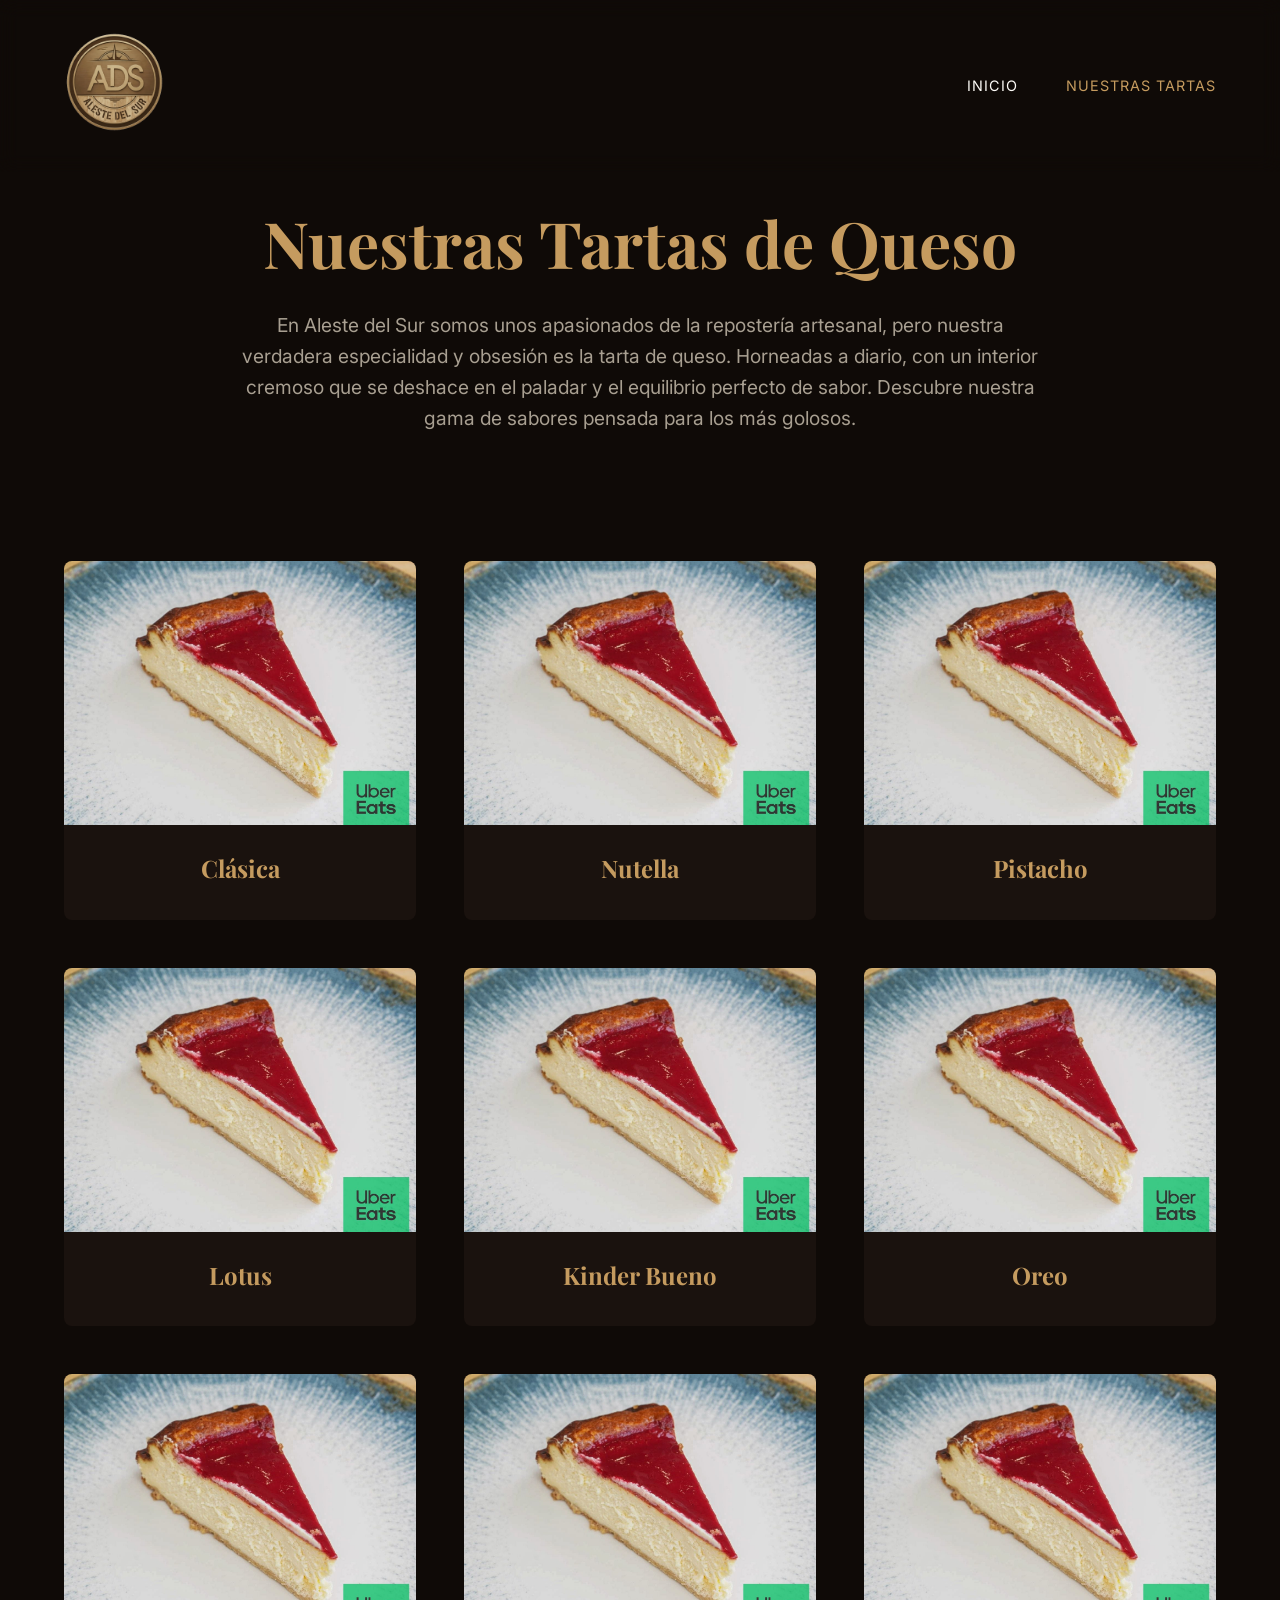
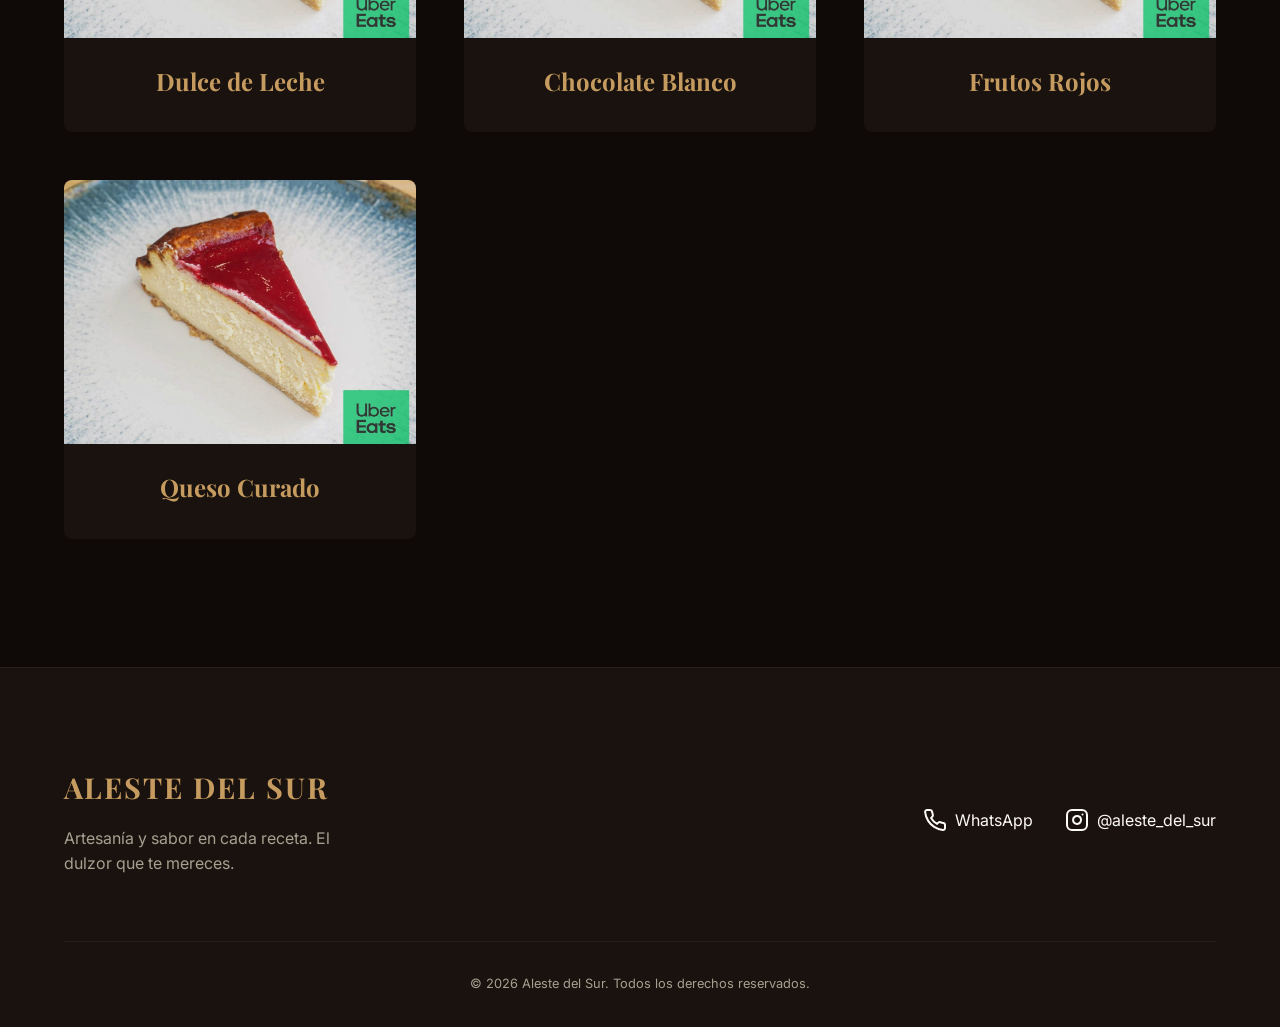
==== tartas.html @ 3260c0c7 "Add completed landing page and tartas page with styling and assets" ====
<!DOCTYPE html>
<html lang="es">
<head>
    <meta charset="UTF-8">
    <meta name="viewport" content="width=device-width, initial-scale=1.0">
    <title>Nuestras Tartas | Aleste del Sur</title>
    <meta name="description" content="Nuestra especialidad: tartas de queso artesanales. Descubre todos nuestros sabores.">
    <link rel="preconnect" href="https://fonts.googleapis.com">
    <link rel="preconnect" href="https://fonts.gstatic.com" crossorigin>
    <link href="https://fonts.googleapis.com/css2?family=Inter:wght@300;400;500&family=Playfair+Display:ital,wght@0,400;0,600;0,700;1,400&display=swap" rel="stylesheet">
    <link rel="stylesheet" href="styles.css">
</head>
<body>
    <nav class="navbar">
        <div class="logo">
            <img src="assets/logo_transparent.png" alt="Aleste del Sur" onerror="this.style.display='none'; this.nextElementSibling.style.display='block';">
            <span class="logo-text" style="display:none;">ALESTE DEL SUR</span>
        </div>
        <ul class="nav-links">
            <li><a href="index.html">Inicio</a></li>
            <li><a href="tartas.html" style="color: var(--accent-bronze);">Nuestras Tartas</a></li>
        </ul>
    </nav>

    <header class="tartas-header">
        <h1>Nuestras Tartas de Queso</h1>
        <p>En Aleste del Sur somos unos apasionados de la repostería artesanal, pero nuestra verdadera especialidad y obsesión es la tarta de queso. Horneadas a diario, con un interior cremoso que se deshace en el paladar y el equilibrio perfecto de sabor. Descubre nuestra gama de sabores pensada para los más golosos.</p>
    </header>

    <section class="tartas-grid-section">
        <div class="tartas-grid">
            <!-- Tarta 1 -->
            <div class="tarta-card">
                <div class="tarta-img-wrapper">
                    <img src="assets/products/quesoClasica.jpeg" alt="Clásica" loading="lazy">
                </div>
                <div class="tarta-info">
                    <h3>Clásica</h3>
                </div>
            </div>
            <!-- Tarta 2 -->
            <div class="tarta-card">
                <div class="tarta-img-wrapper">
                    <img src="assets/products/quesoClasica.jpeg" alt="Nutella" loading="lazy">
                </div>
                <div class="tarta-info">
                    <h3>Nutella</h3>
                </div>
            </div>
            <!-- Tarta 3 -->
            <div class="tarta-card">
                <div class="tarta-img-wrapper">
                    <img src="assets/products/quesoClasica.jpeg" alt="Pistacho" loading="lazy">
                </div>
                <div class="tarta-info">
                    <h3>Pistacho</h3>
                </div>
            </div>
            <!-- Tarta 4 -->
            <div class="tarta-card">
                <div class="tarta-img-wrapper">
                    <img src="assets/products/quesoClasica.jpeg" alt="Lotus" loading="lazy">
                </div>
                <div class="tarta-info">
                    <h3>Lotus</h3>
                </div>
            </div>
            <!-- Tarta 5 -->
            <div class="tarta-card">
                <div class="tarta-img-wrapper">
                    <img src="assets/products/quesoClasica.jpeg" alt="Kinder Bueno" loading="lazy">
                </div>
                <div class="tarta-info">
                    <h3>Kinder Bueno</h3>
                </div>
            </div>
            <!-- Tarta 6 -->
            <div class="tarta-card">
                <div class="tarta-img-wrapper">
                    <img src="assets/products/quesoClasica.jpeg" alt="Oreo" loading="lazy">
                </div>
                <div class="tarta-info">
                    <h3>Oreo</h3>
                </div>
            </div>
            <!-- Tarta 7 -->
            <div class="tarta-card">
                <div class="tarta-img-wrapper">
                    <img src="assets/products/quesoClasica.jpeg" alt="Dulce de Leche" loading="lazy">
                </div>
                <div class="tarta-info">
                    <h3>Dulce de Leche</h3>
                </div>
            </div>
            <!-- Tarta 8 -->
            <div class="tarta-card">
                <div class="tarta-img-wrapper">
                    <img src="assets/products/quesoClasica.jpeg" alt="Chocolate Blanco" loading="lazy">
                </div>
                <div class="tarta-info">
                    <h3>Chocolate Blanco</h3>
                </div>
            </div>
            <!-- Tarta 9 -->
            <div class="tarta-card">
                <div class="tarta-img-wrapper">
                    <img src="assets/products/quesoClasica.jpeg" alt="Frutos Rojos" loading="lazy">
                </div>
                <div class="tarta-info">
                    <h3>Frutos Rojos</h3>
                </div>
            </div>
            <!-- Tarta 10 -->
            <div class="tarta-card">
                <div class="tarta-img-wrapper">
                    <img src="assets/products/quesoClasica.jpeg" alt="Idiazabal" loading="lazy">
                </div>
                <div class="tarta-info">
                    <h3>Queso Curado</h3>
                </div>
            </div>
        </div>
    </section>

    <footer class="footer">
        <div class="footer-content">
            <div class="footer-brand">
                <span class="logo-text">ALESTE DEL SUR</span>
                <p>Artesanía y sabor en cada receta. El dulzor que te mereces.</p>
            </div>
            <div class="footer-links">
                <a href="https://wa.me/34639868047" class="social-link" target="_blank">
                    <svg width="24" height="24" viewBox="0 0 24 24" fill="none" stroke="currentColor" stroke-width="2" stroke-linecap="round" stroke-linejoin="round"><path d="M22 16.92v3a2 2 0 0 1-2.18 2 19.79 19.79 0 0 1-8.63-3.07 19.5 19.5 0 0 1-6-6 19.79 19.79 0 0 1-3.07-8.67A2 2 0 0 1 4.11 2h3a2 2 0 0 1 2 1.72 12.84 12.84 0 0 0 .7 2.81 2 2 0 0 1-.45 2.11L8.09 9.91a16 16 0 0 0 6 6l1.27-1.27a2 2 0 0 1 2.11-.45 12.84 12.84 0 0 0 2.81.7A2 2 0 0 1 22 16.92z"></path></svg>
                    WhatsApp
                </a>
                <a href="https://instagram.com/aleste_del_sur" class="social-link" target="_blank">
                    <svg width="24" height="24" viewBox="0 0 24 24" fill="none" stroke="currentColor" stroke-width="2" stroke-linecap="round" stroke-linejoin="round"><rect x="2" y="2" width="20" height="20" rx="5" ry="5"></rect><path d="M16 11.37A4 4 0 1 1 12.63 8 4 4 0 0 1 16 11.37z"></path><line x1="17.5" y1="6.5" x2="17.51" y2="6.5"></line></svg>
                    @aleste_del_sur
                </a>
            </div>
        </div>
        <div class="footer-bottom">
            <p>&copy; 2026 Aleste del Sur. Todos los derechos reservados.</p>
        </div>
    </footer>

    <script src="main.js"></script>
</body>
</html>
---- styles.css ----
:root {
    /* Colors inspired by the logo & premium vibe */
    --bg-dark: #0f0a07; /* Very dark wood/brown */
    --bg-card: #1a120e;
    --text-main: #fdfbf7; /* Warm cream */
    --text-muted: #a89f91;
    --accent-bronze: #c59b5f;
    --accent-wood: #8e6a3b;
    --accent-gold: #e2c082;
    
    /* Typography */
    --font-heading: 'Playfair Display', serif;
    --font-body: 'Inter', sans-serif;
}

* {
    margin: 0;
    padding: 0;
    box-sizing: border-box;
}

body {
    font-family: var(--font-body);
    background-color: var(--bg-dark);
    color: var(--text-main);
    line-height: 1.6;
    overflow-x: hidden;
}

::selection {
    background-color: var(--accent-bronze);
    color: var(--bg-dark);
}

/* NAVBAR */
.navbar {
    display: flex;
    justify-content: space-between;
    align-items: center;
    padding: 2rem 5%;
    position: fixed;
    top: 0;
    width: 100%;
    z-index: 100;
    transition: background-color 0.3s ease, padding 0.3s ease;
    backdrop-filter: blur(10px);
}

.navbar.scrolled {
    background-color: rgba(15, 10, 7, 0.95);
    padding: 1rem 5%;
    border-bottom: 1px solid rgba(197, 155, 95, 0.1);
}

.logo img {
    height: 100px;
    object-fit: contain;
    transition: transform 0.3s ease;
}

.logo img:hover {
    transform: scale(1.05);
}

.logo-text {
    font-family: var(--font-heading);
    font-size: 1.8rem;
    font-weight: 700;
    letter-spacing: 2px;
    color: var(--accent-bronze);
    text-transform: uppercase;
}

.nav-links {
    display: flex;
    list-style: none;
    gap: 3rem;
}

.nav-links a {
    color: var(--text-main);
    text-decoration: none;
    font-size: 0.9rem;
    text-transform: uppercase;
    letter-spacing: 1px;
    position: relative;
    transition: color 0.3s;
}

.nav-links a::after {
    content: '';
    position: absolute;
    width: 0;
    height: 1px;
    bottom: -4px;
    left: 0;
    background-color: var(--accent-bronze);
    transition: width 0.3s;
}

.nav-links a:hover {
    color: var(--accent-bronze);
}

.nav-links a:hover::after {
    width: 100%;
}

/* BUTTONS */
.cta-button {
    padding: 0.8rem 2rem;
    font-family: var(--font-body);
    font-size: 0.9rem;
    text-transform: uppercase;
    letter-spacing: 1px;
    cursor: pointer;
    border: none;
    border-radius: 2px;
    transition: all 0.3s ease;
}

.cta-button.nav-cta {
    background: transparent;
    color: var(--accent-bronze);
    border: 1px solid var(--accent-bronze);
}

.cta-button.nav-cta:hover {
    background: var(--accent-bronze);
    color: var(--bg-dark);
}

.cta-button.primary {
    background: var(--accent-bronze);
    color: var(--bg-dark);
    font-weight: 600;
    padding: 1rem 2.5rem;
    margin-top: 2rem;
}

.cta-button.primary:hover {
    background: var(--accent-gold);
    transform: translateY(-2px);
    box-shadow: 0 10px 20px rgba(197, 155, 95, 0.2);
}

/* HERO SECTION */
.hero {
    min-height: 100vh;
    display: flex;
    align-items: center;
    padding: 0 5%;
    padding-top: 140px;
    position: relative;
    overflow: hidden;
}

.hero::before {
    content: '';
    position: absolute;
    top: -20%;
    left: -10%;
    width: 60%;
    height: 60%;
    background: radial-gradient(circle, rgba(197,155,95,0.08) 0%, rgba(15,10,7,0) 70%);
    z-index: -1;
}

.hero-content {
    flex: 1;
    z-index: 2;
    padding-right: 5%;
}

.hero-content .subtitle {
    color: var(--accent-bronze);
    text-transform: uppercase;
    letter-spacing: 3px;
    font-size: 0.9rem;
    margin-bottom: 1rem;
    opacity: 0;
    animation: fadeUp 1s 0.2s forwards;
}

.hero-logo {
    max-width: 180px;
    margin-bottom: 2rem;
    opacity: 0;
    animation: fadeUp 1s 0.1s forwards;
    border-radius: 50%; /* Redondea el logo si es cuadrado */
    box-shadow: 0 10px 30px rgba(0,0,0,0.5);
}

.hero-content .title {
    font-family: var(--font-heading);
    font-size: 5rem;
    line-height: 1.1;
    margin-bottom: 1.5rem;
    font-weight: 400;
    opacity: 0;
    animation: fadeUp 1s 0.4s forwards;
}

.hero-content .title span {
    color: var(--accent-bronze);
    font-style: italic;
}

.hero-content .description {
    font-size: 1.2rem;
    color: var(--text-muted);
    max-width: 450px;
    opacity: 0;
    animation: fadeUp 1s 0.6s forwards;
}

.hero-content .primary {
    opacity: 0;
    animation: fadeUp 1s 0.8s forwards;
}

.hero-image-container {
    flex: 1;
    position: relative;
    display: flex;
    justify-content: center;
    align-items: center;
    opacity: 0;
    animation: fadeIn 1.5s 0.8s forwards;
}

.image-reveal {
    position: relative;
    border-radius: 4px;
    overflow: hidden;
    box-shadow: 0 30px 60px rgba(0,0,0,0.5);
    z-index: 2;
    aspect-ratio: 4/5;
    max-height: 70vh;
    width: 100%;
    max-width: 500px;
}

.hero-image {
    width: 100%;
    height: 100%;
    object-fit: cover;
    transition: transform 0.7s ease;
}

.hero-image-container:hover .hero-image {
    transform: scale(1.05);
}

.decorative-circle {
    position: absolute;
    width: 90%;
    height: 90%;
    border: 1px solid rgba(197, 155, 95, 0.3);
    border-radius: 50%;
    top: 50%;
    left: 50%;
    transform: translate(-50%, -50%);
    z-index: 1;
}

/* CAROUSEL SECTION */
.carousel-section {
    padding: 8rem 5%;
    background-color: var(--bg-dark);
    position: relative;
}

.section-header {
    display: flex;
    flex-wrap: wrap;
    justify-content: space-between;
    align-items: flex-end;
    margin-bottom: 4rem;
}

.section-header h2 {
    font-family: var(--font-heading);
    font-size: 3rem;
    font-weight: 400;
    flex-basis: 100%;
    margin-bottom: 0.5rem;
}

.section-header p {
    color: var(--text-muted);
    font-size: 1.1rem;
    flex: 1;
}

.carousel-controls {
    display: flex;
    gap: 1rem;
}

.carousel-btn {
    background: transparent;
    border: 1px solid var(--accent-bronze);
    color: var(--accent-bronze);
    width: 50px;
    height: 50px;
    border-radius: 50%;
    display: flex;
    align-items: center;
    justify-content: center;
    cursor: pointer;
    transition: all 0.3s;
}

.carousel-btn:hover {
    background: var(--accent-bronze);
    color: var(--bg-dark);
}

.carousel-container {
    overflow: hidden;
    position: relative;
}

.carousel-track {
    display: flex;
    gap: 2rem;
    transition: transform 0.5s cubic-bezier(0.25, 1, 0.5, 1);
    cursor: grab;
}

.carousel-track:active {
    cursor: grabbing;
}

.carousel-slide {
    min-width: 320px;
    flex: 0 0 320px;
}

.slide-image-wrapper {
    width: 100%;
    aspect-ratio: 1/1;
    overflow: hidden;
    border-radius: 4px;
    margin-bottom: 1.5rem;
    background-color: var(--bg-card);
}

.slide-image-wrapper img {
    width: 100%;
    height: 100%;
    object-fit: cover;
    transition: transform 0.5s ease;
}

.carousel-slide:hover .slide-image-wrapper img {
    transform: scale(1.05);
}

.carousel-slide h3 {
    font-family: var(--font-heading);
    font-size: 1.5rem;
    font-weight: 400;
    margin-bottom: 0.5rem;
}

.carousel-slide p {
    color: var(--accent-bronze);
    font-size: 0.9rem;
    letter-spacing: 1px;
    text-transform: uppercase;
}

/* FOOTER */
.footer {
    padding: 6rem 5% 2rem;
    background-color: var(--bg-card);
    border-top: 1px solid rgba(255,255,255,0.05);
}

.footer-content {
    display: flex;
    justify-content: space-between;
    flex-wrap: wrap;
    gap: 3rem;
    margin-bottom: 4rem;
}

.footer-brand p {
    color: var(--text-muted);
    margin-top: 1rem;
    max-width: 300px;
}

.footer-links {
    display: flex;
    gap: 2rem;
}

.footer-links a {
    color: var(--text-main);
    text-decoration: none;
    transition: color 0.3s;
}

.footer-links a:hover {
    color: var(--accent-bronze);
}

.footer-bottom {
    text-align: center;
    color: var(--text-muted);
    font-size: 0.8rem;
    padding-top: 2rem;
    border-top: 1px solid rgba(255,255,255,0.05);
}

/* ANIMATIONS */
@keyframes fadeUp {
    from {
        opacity: 0;
        transform: translateY(30px);
    }
    to {
        opacity: 1;
        transform: translateY(0);
    }
}

@keyframes fadeIn {
    from { opacity: 0; }
    to { opacity: 1; }
}

/* LOCATION SECTION */
.location-section {
    padding: 8rem 5%;
    background-color: var(--bg-card);
    position: relative;
    border-top: 1px solid rgba(255,255,255,0.05);
}

.location-container {
    display: flex;
    gap: 4rem;
    align-items: center;
    flex-wrap: wrap;
}

.map-wrapper {
    flex: 1;
    min-width: 300px;
    border-radius: 8px;
    overflow: hidden;
    box-shadow: 0 10px 30px rgba(0,0,0,0.3);
}

.contact-info {
    flex: 1;
    min-width: 300px;
    display: flex;
    flex-direction: column;
    gap: 2rem;
}

.contact-item h3 {
    font-family: var(--font-heading);
    color: var(--accent-bronze);
    font-size: 1.5rem;
    margin-bottom: 0.5rem;
}

.contact-item p {
    color: var(--text-main);
    font-size: 1.1rem;
}

/* TARTAS PAGE */
.tartas-header {
    padding: 12rem 5% 4rem;
    text-align: center;
}

.tartas-header h1 {
    font-family: var(--font-heading);
    font-size: 4rem;
    margin-bottom: 1rem;
    color: var(--accent-bronze);
}

.tartas-header p {
    color: var(--text-muted);
    font-size: 1.2rem;
    max-width: 800px;
    margin: 0 auto;
}

.tartas-grid-section {
    padding: 4rem 5% 8rem;
}

.tartas-grid {
    display: grid;
    grid-template-columns: repeat(auto-fill, minmax(300px, 1fr));
    gap: 3rem;
}

.tarta-card {
    background: var(--bg-card);
    border-radius: 8px;
    overflow: hidden;
    transition: transform 0.3s;
}

.tarta-card:hover {
    transform: translateY(-10px);
}

.tarta-img-wrapper {
    width: 100%;
    aspect-ratio: 4/3;
    overflow: hidden;
}

.tarta-img-wrapper img {
    width: 100%;
    height: 100%;
    object-fit: cover;
    transition: transform 0.5s;
}

.tarta-card:hover .tarta-img-wrapper img {
    transform: scale(1.05);
}

.tarta-info {
    padding: 1.5rem;
    text-align: center;
}

.tarta-info h3 {
    font-family: var(--font-heading);
    font-size: 1.5rem;
    margin-bottom: 0.5rem;
    color: var(--accent-bronze);
}

.social-link {
    display: flex;
    align-items: center;
    gap: 0.5rem;
}

/* RESPONSIVE */
@media (max-width: 992px) {
    .hero {
        flex-direction: column;
        padding-top: 120px;
        text-align: center;
    }
    .hero-content {
        padding-right: 0;
        margin-bottom: 4rem;
    }
    .hero-content .description {
        margin: 0 auto 2rem;
    }
    .nav-links {
        display: none;
    }
    .hero-content .title {
        font-size: 3.5rem;
    }
}
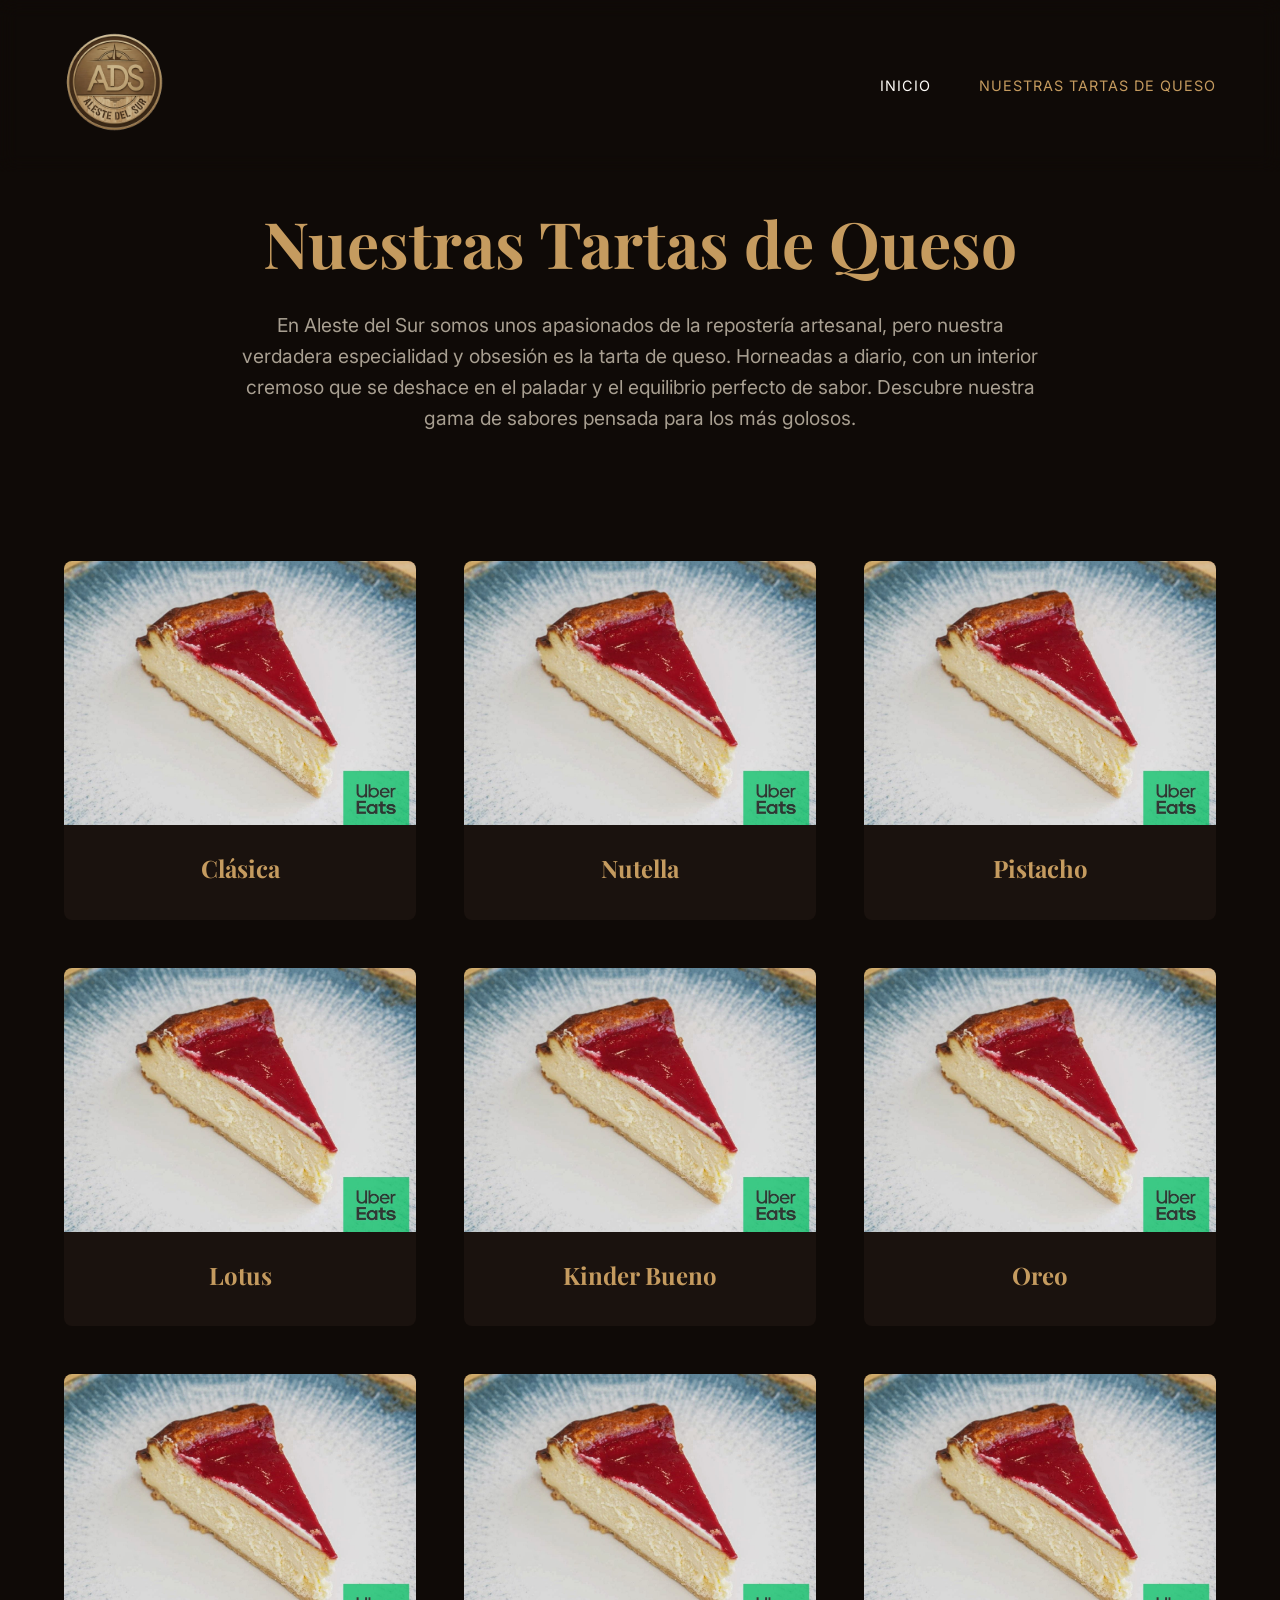
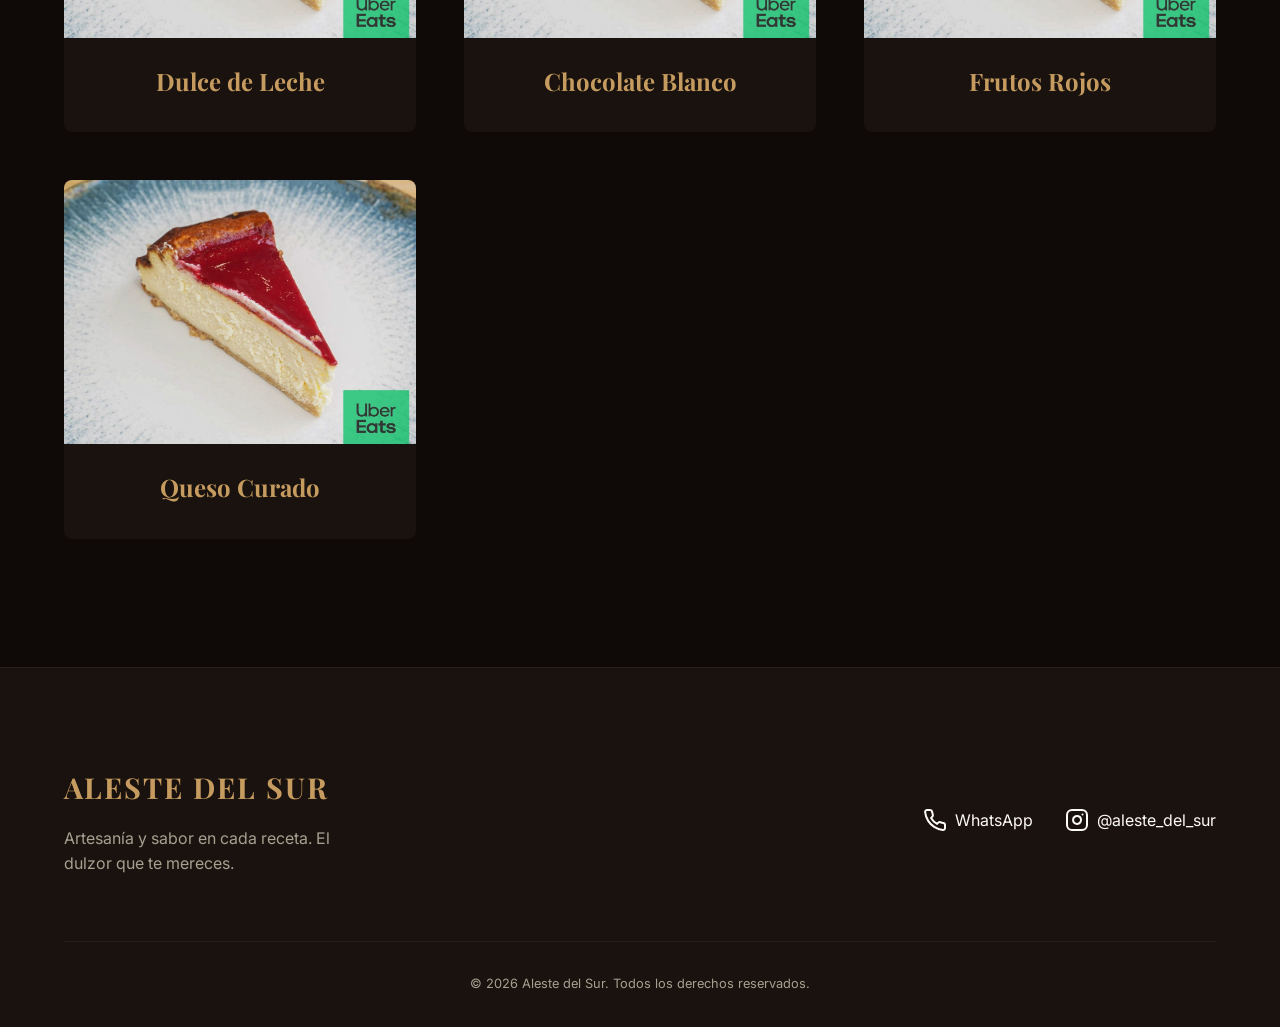
==== commit aff88e33: "Fix mobile menu visibility and update link text" ====
--- a/tartas.html
+++ b/tartas.html
@@ -18,7 +18,7 @@
         </div>
         <ul class="nav-links">
             <li><a href="index.html">Inicio</a></li>
-            <li><a href="tartas.html" style="color: var(--accent-bronze);">Nuestras Tartas</a></li>
+            <li><a href="tartas.html" style="color: var(--accent-bronze);">Nuestras tartas de queso</a></li>
         </ul>
     </nav>
 
--- a/styles.css
+++ b/styles.css
@@ -554,6 +554,17 @@
 
 /* RESPONSIVE */
 @media (max-width: 992px) {
+    .navbar {
+        flex-direction: column;
+        gap: 1rem;
+        padding: 1rem 5%;
+    }
+    .nav-links {
+        display: flex;
+        gap: 1.5rem;
+        flex-wrap: wrap;
+        justify-content: center;
+    }
     .hero {
         flex-direction: column;
         padding-top: 120px;
@@ -566,9 +577,6 @@
     .hero-content .description {
         margin: 0 auto 2rem;
     }
-    .nav-links {
-        display: none;
-    }
     .hero-content .title {
         font-size: 3.5rem;
     }
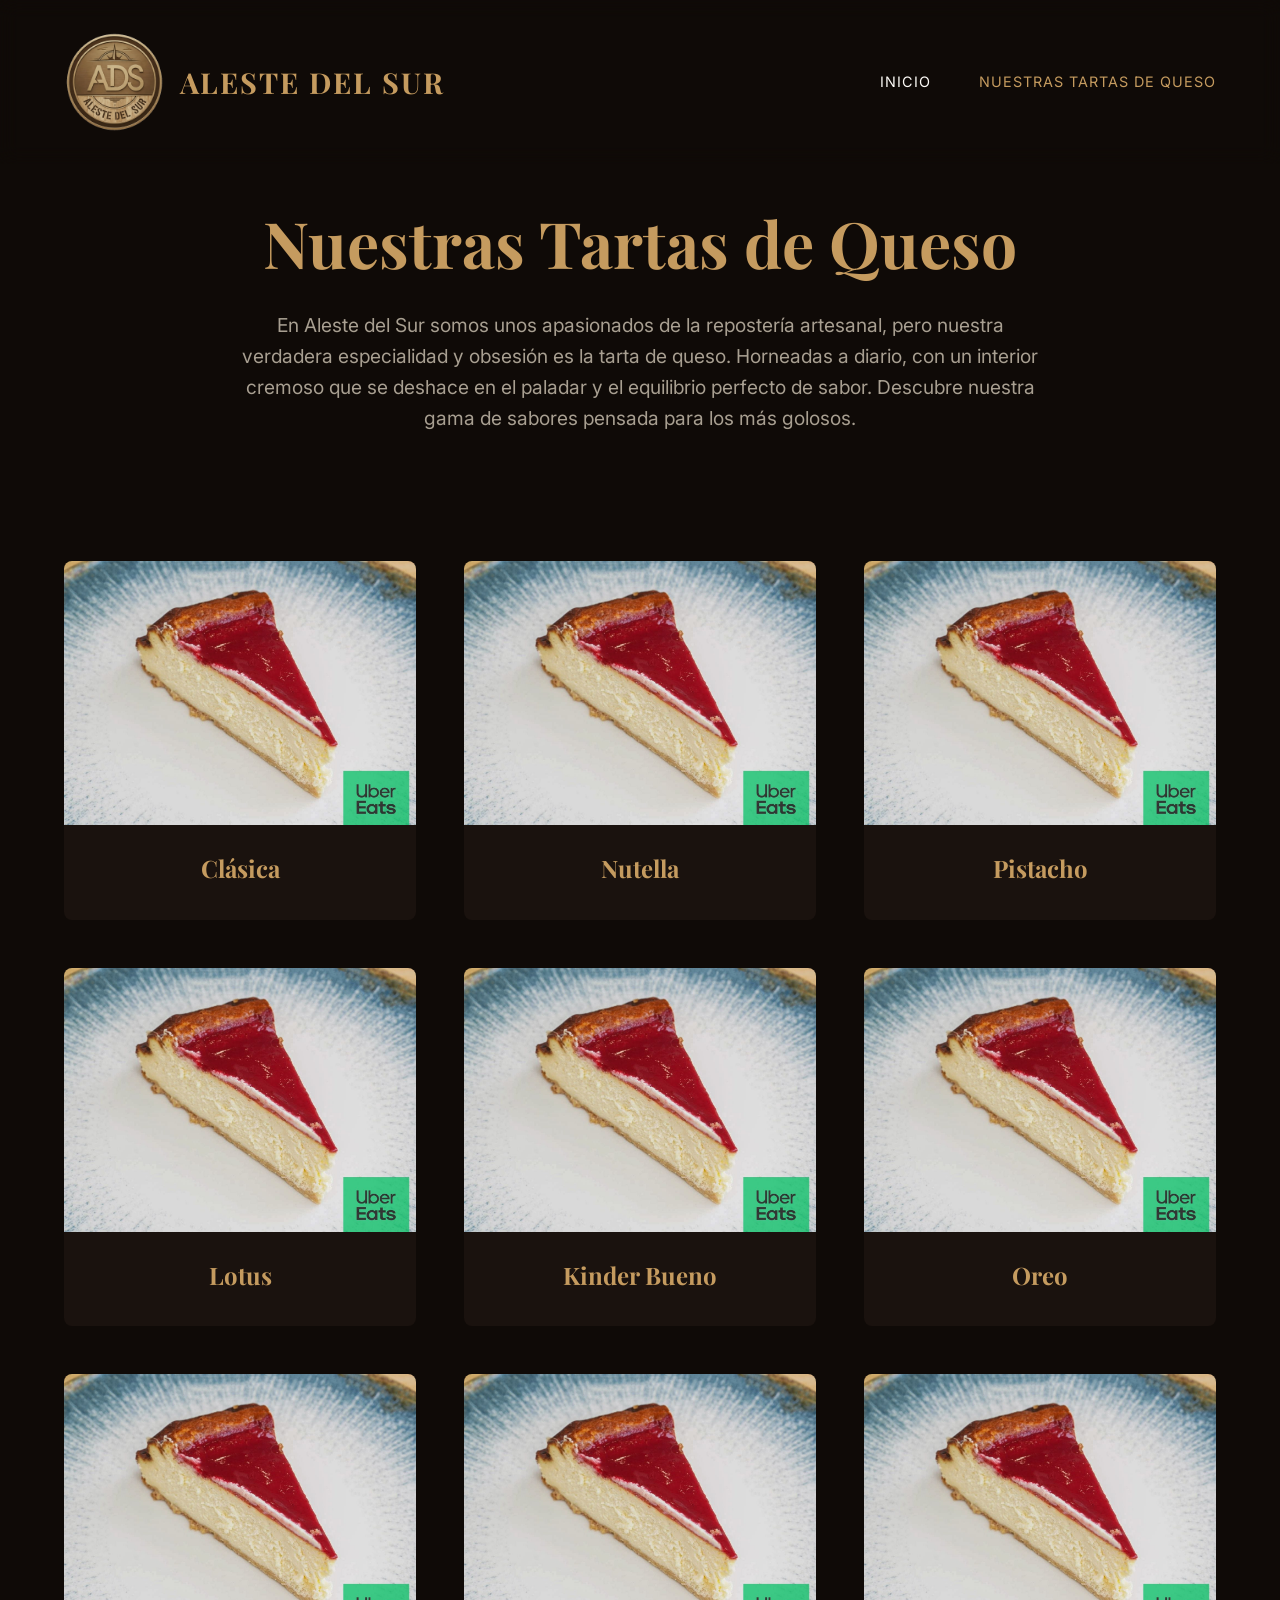
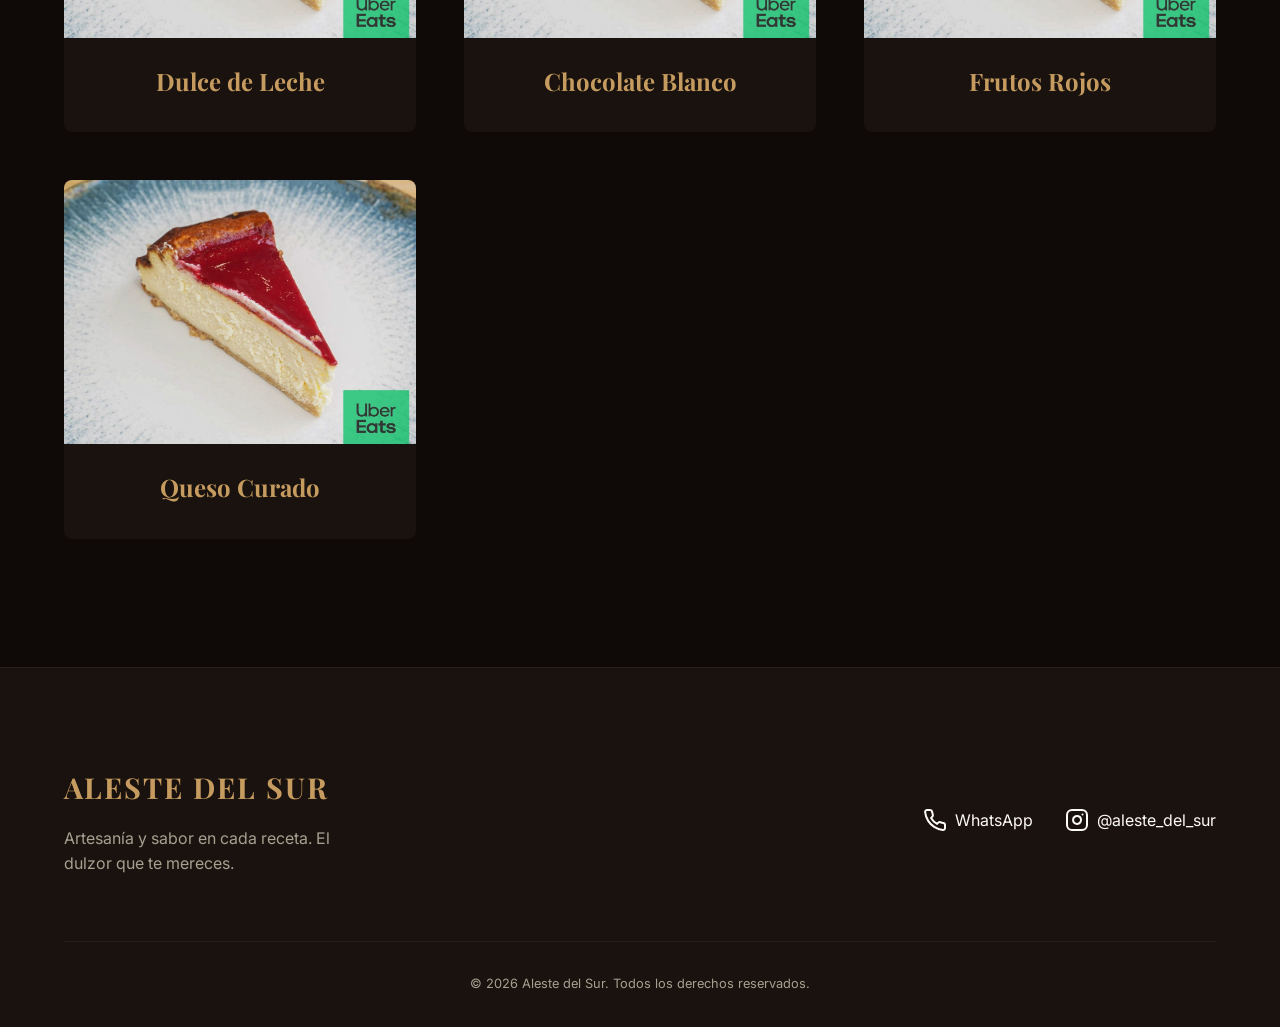
==== commit 0dc9f049: "Show store name next to logo in header" ====
--- a/tartas.html
+++ b/tartas.html
@@ -13,8 +13,8 @@
 <body>
     <nav class="navbar">
         <div class="logo">
-            <img src="assets/logo_transparent.png" alt="Aleste del Sur" onerror="this.style.display='none'; this.nextElementSibling.style.display='block';">
-            <span class="logo-text" style="display:none;">ALESTE DEL SUR</span>
+            <img src="assets/logo_transparent.png" alt="Aleste del Sur">
+            <span class="logo-text">ALESTE DEL SUR</span>
         </div>
         <ul class="nav-links">
             <li><a href="index.html">Inicio</a></li>
--- a/styles.css
+++ b/styles.css
@@ -52,6 +52,12 @@
     border-bottom: 1px solid rgba(197, 155, 95, 0.1);
 }
 
+.logo {
+    display: flex;
+    align-items: center;
+    gap: 1rem;
+}
+
 .logo img {
     height: 100px;
     object-fit: contain;
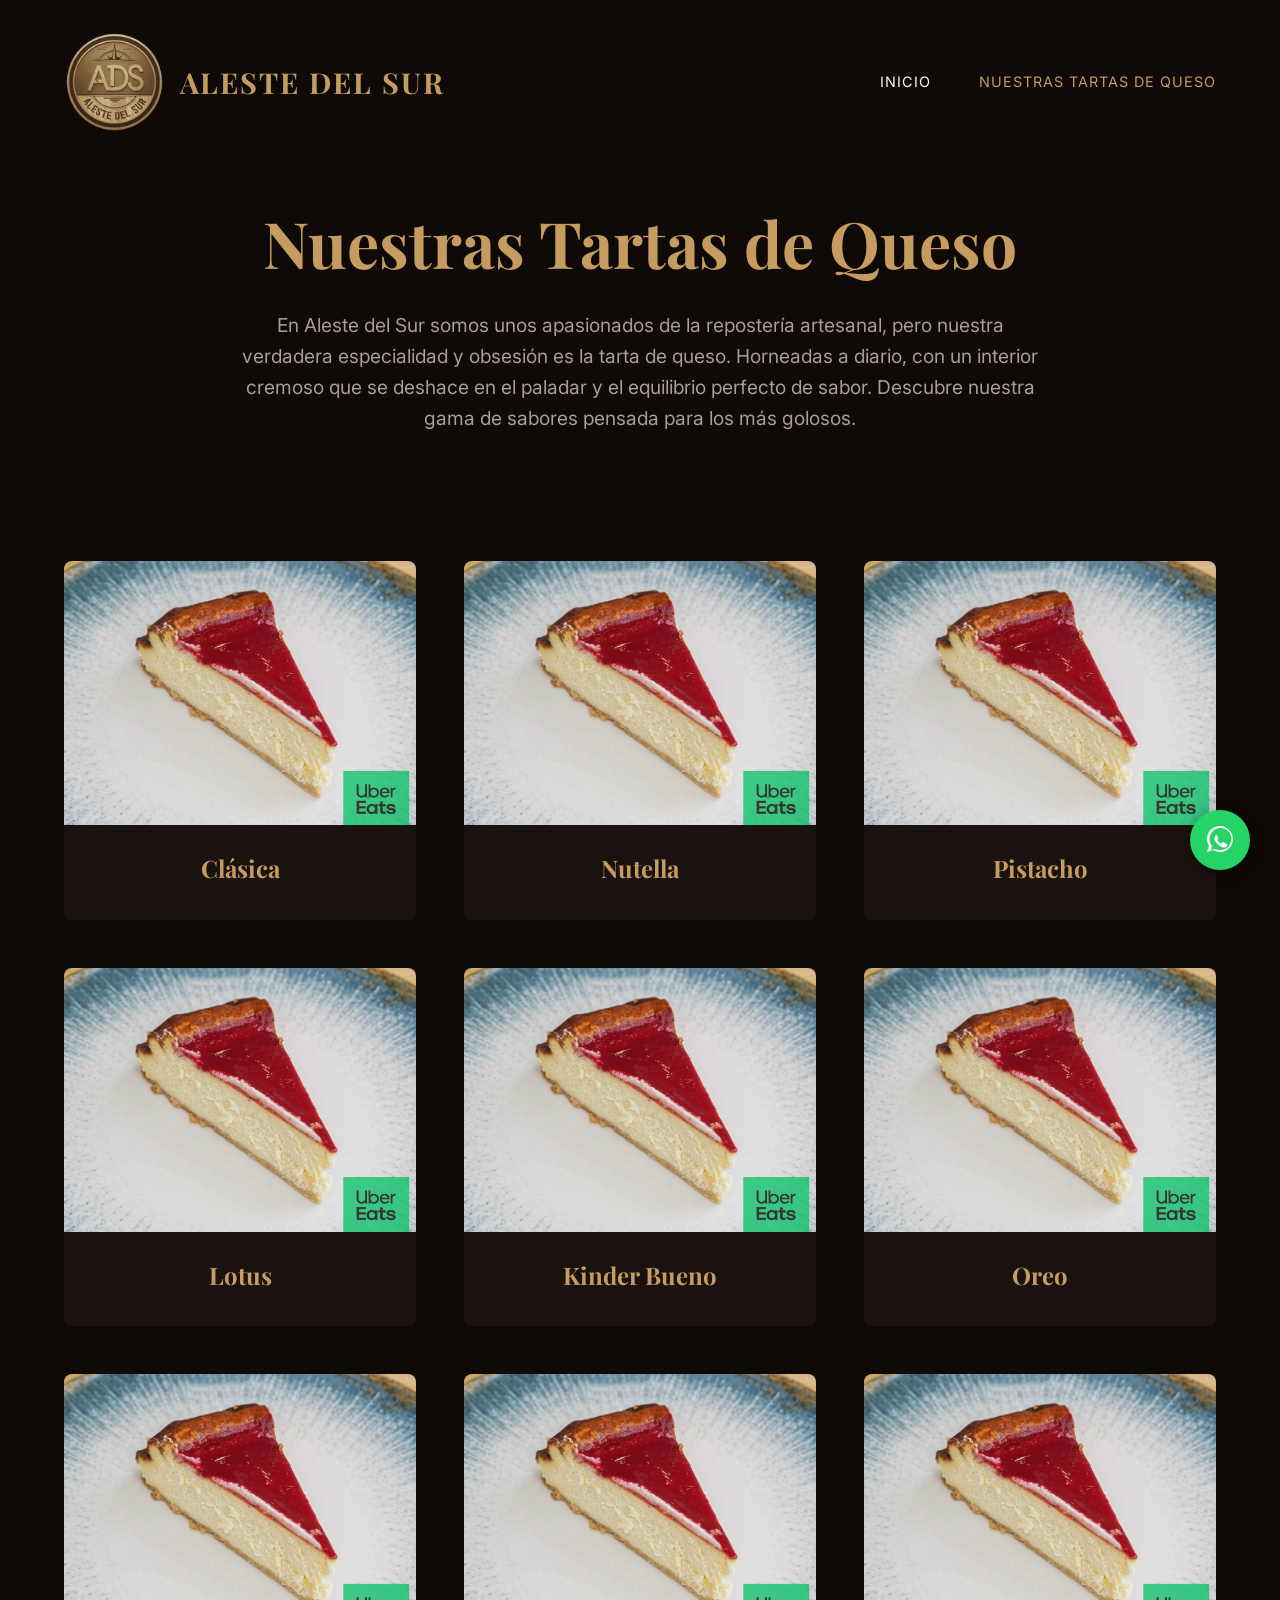
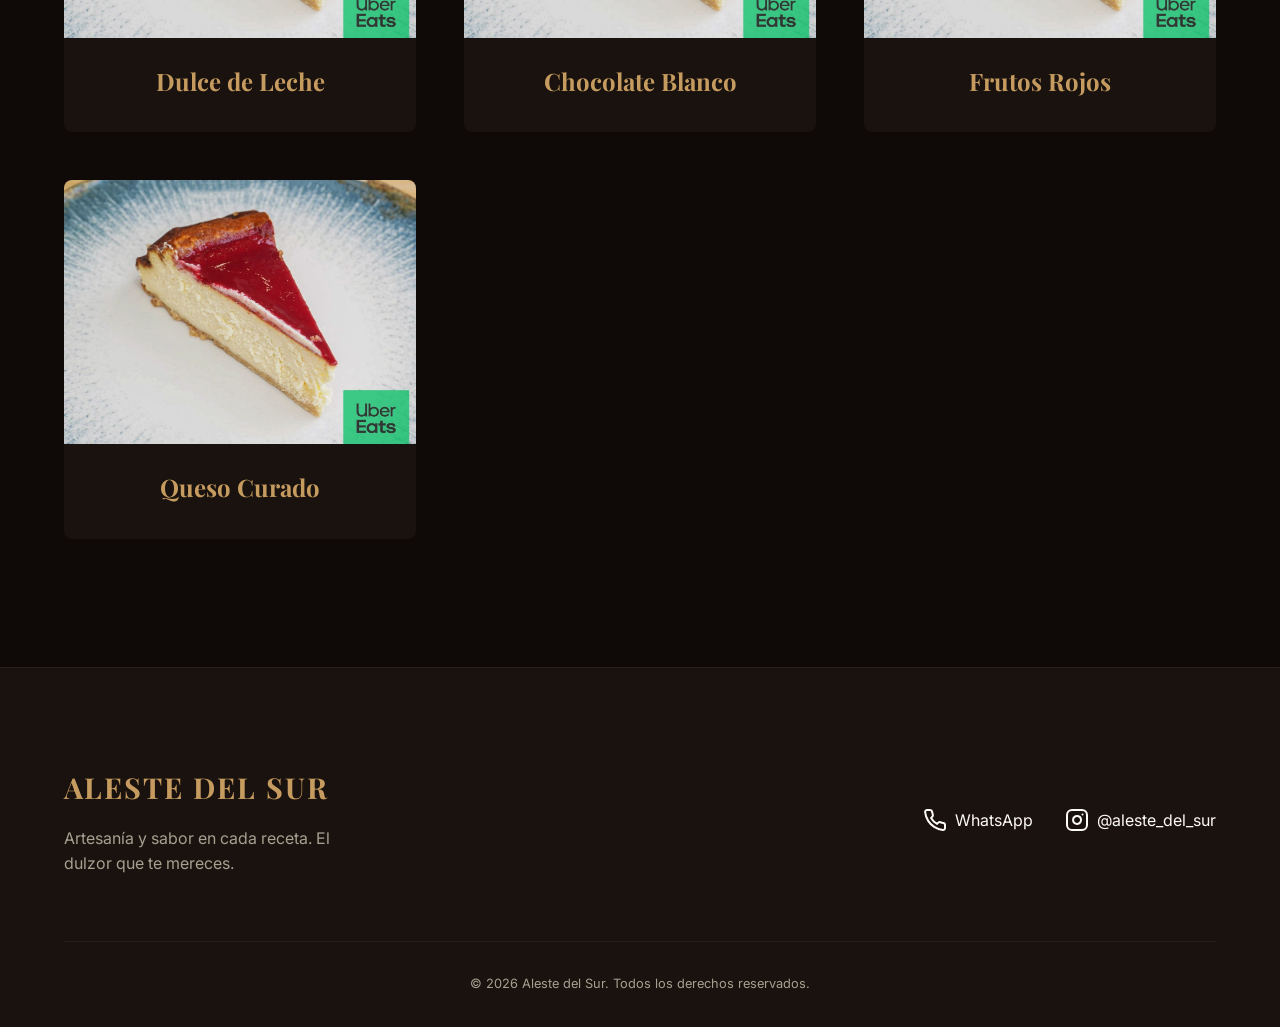
==== commit 46243100: "Add floating WhatsApp button" ====
--- a/tartas.html
+++ b/tartas.html
@@ -22,12 +22,12 @@
         </ul>
     </nav>
 
-    <header class="tartas-header">
+    <header class="tartas-header reveal">
         <h1>Nuestras Tartas de Queso</h1>
         <p>En Aleste del Sur somos unos apasionados de la repostería artesanal, pero nuestra verdadera especialidad y obsesión es la tarta de queso. Horneadas a diario, con un interior cremoso que se deshace en el paladar y el equilibrio perfecto de sabor. Descubre nuestra gama de sabores pensada para los más golosos.</p>
     </header>
 
-    <section class="tartas-grid-section">
+    <section class="tartas-grid-section reveal">
         <div class="tartas-grid">
             <!-- Tarta 1 -->
             <div class="tarta-card">
@@ -122,7 +122,7 @@
         </div>
     </section>
 
-    <footer class="footer">
+    <footer class="footer reveal">
         <div class="footer-content">
             <div class="footer-brand">
                 <span class="logo-text">ALESTE DEL SUR</span>
@@ -144,6 +144,12 @@
         </div>
     </footer>
 
+    <a href="https://wa.me/34639868047" class="floating-whatsapp" target="_blank" aria-label="Contactar por WhatsApp">
+        <svg viewBox="0 0 32 32" width="32" height="32" fill="currentColor">
+            <path d="M16 2a13 13 0 0 0-11 20l-2 6 6-2a13 13 0 1 0 7-24zm0 24a11 11 0 0 1-5-1l-4 1 1-4a11 11 0 1 1 8 4zm5-7c-.3-.2-1.6-.8-1.9-.9-.2-.1-.4-.1-.5.1s-.7.9-.9 1.1c-.2.2-.3.2-.6.1s-1.2-.4-2.2-1.3c-.8-.7-1.3-1.6-1.5-1.9-.2-.3 0-.4.1-.6s.3-.3.4-.5.2-.3.3-.5c.1-.2.2-.3.1-.6s-.6-1.6-.9-2.2c-.2-.6-.5-.5-.6-.5h-.5c-.2 0-.6.1-.9.4s-1.1 1.1-1.1 2.7 1.1 3.2 1.3 3.4 2.3 3.5 5.5 4.9c.8.3 1.4.5 1.8.6.8.3 1.5.2 2.1.1.6-.1 1.9-.8 2.2-1.5s.3-1.4.2-1.5c-.1-.2-.3-.3-.6-.5z"/>
+        </svg>
+    </a>
+
     <script src="main.js"></script>
 </body>
 </html>
--- a/styles.css
+++ b/styles.css
@@ -27,6 +27,22 @@
     overflow-x: hidden;
 }
 
+html {
+    scroll-behavior: smooth;
+}
+
+/* REVEAL ANIMATIONS */
+.reveal {
+    opacity: 0;
+    transform: translateY(40px);
+    transition: opacity 0.8s ease-out, transform 0.8s ease-out;
+}
+
+.reveal.active {
+    opacity: 1;
+    transform: translateY(0);
+}
+
 ::selection {
     background-color: var(--accent-bronze);
     color: var(--bg-dark);
@@ -439,6 +455,30 @@
     to { opacity: 1; }
 }
 
+/* FLOATING WHATSAPP */
+.floating-whatsapp {
+    position: fixed;
+    bottom: 30px;
+    right: 30px;
+    background-color: #25d366;
+    color: white;
+    width: 60px;
+    height: 60px;
+    border-radius: 50%;
+    display: flex;
+    justify-content: center;
+    align-items: center;
+    box-shadow: 0 4px 15px rgba(0,0,0,0.4);
+    z-index: 1000;
+    transition: transform 0.3s ease, background-color 0.3s ease, box-shadow 0.3s ease;
+}
+
+.floating-whatsapp:hover {
+    transform: scale(1.1);
+    background-color: #128c7e;
+    box-shadow: 0 6px 20px rgba(0,0,0,0.6);
+}
+
 /* LOCATION SECTION */
 .location-section {
     padding: 8rem 5%;
@@ -587,3 +627,16 @@
         font-size: 3.5rem;
     }
 }
+
+@media (max-width: 768px) {
+    .floating-whatsapp {
+        bottom: 20px;
+        right: 20px;
+        width: 50px;
+        height: 50px;
+    }
+    .floating-whatsapp svg {
+        width: 26px;
+        height: 26px;
+    }
+}
